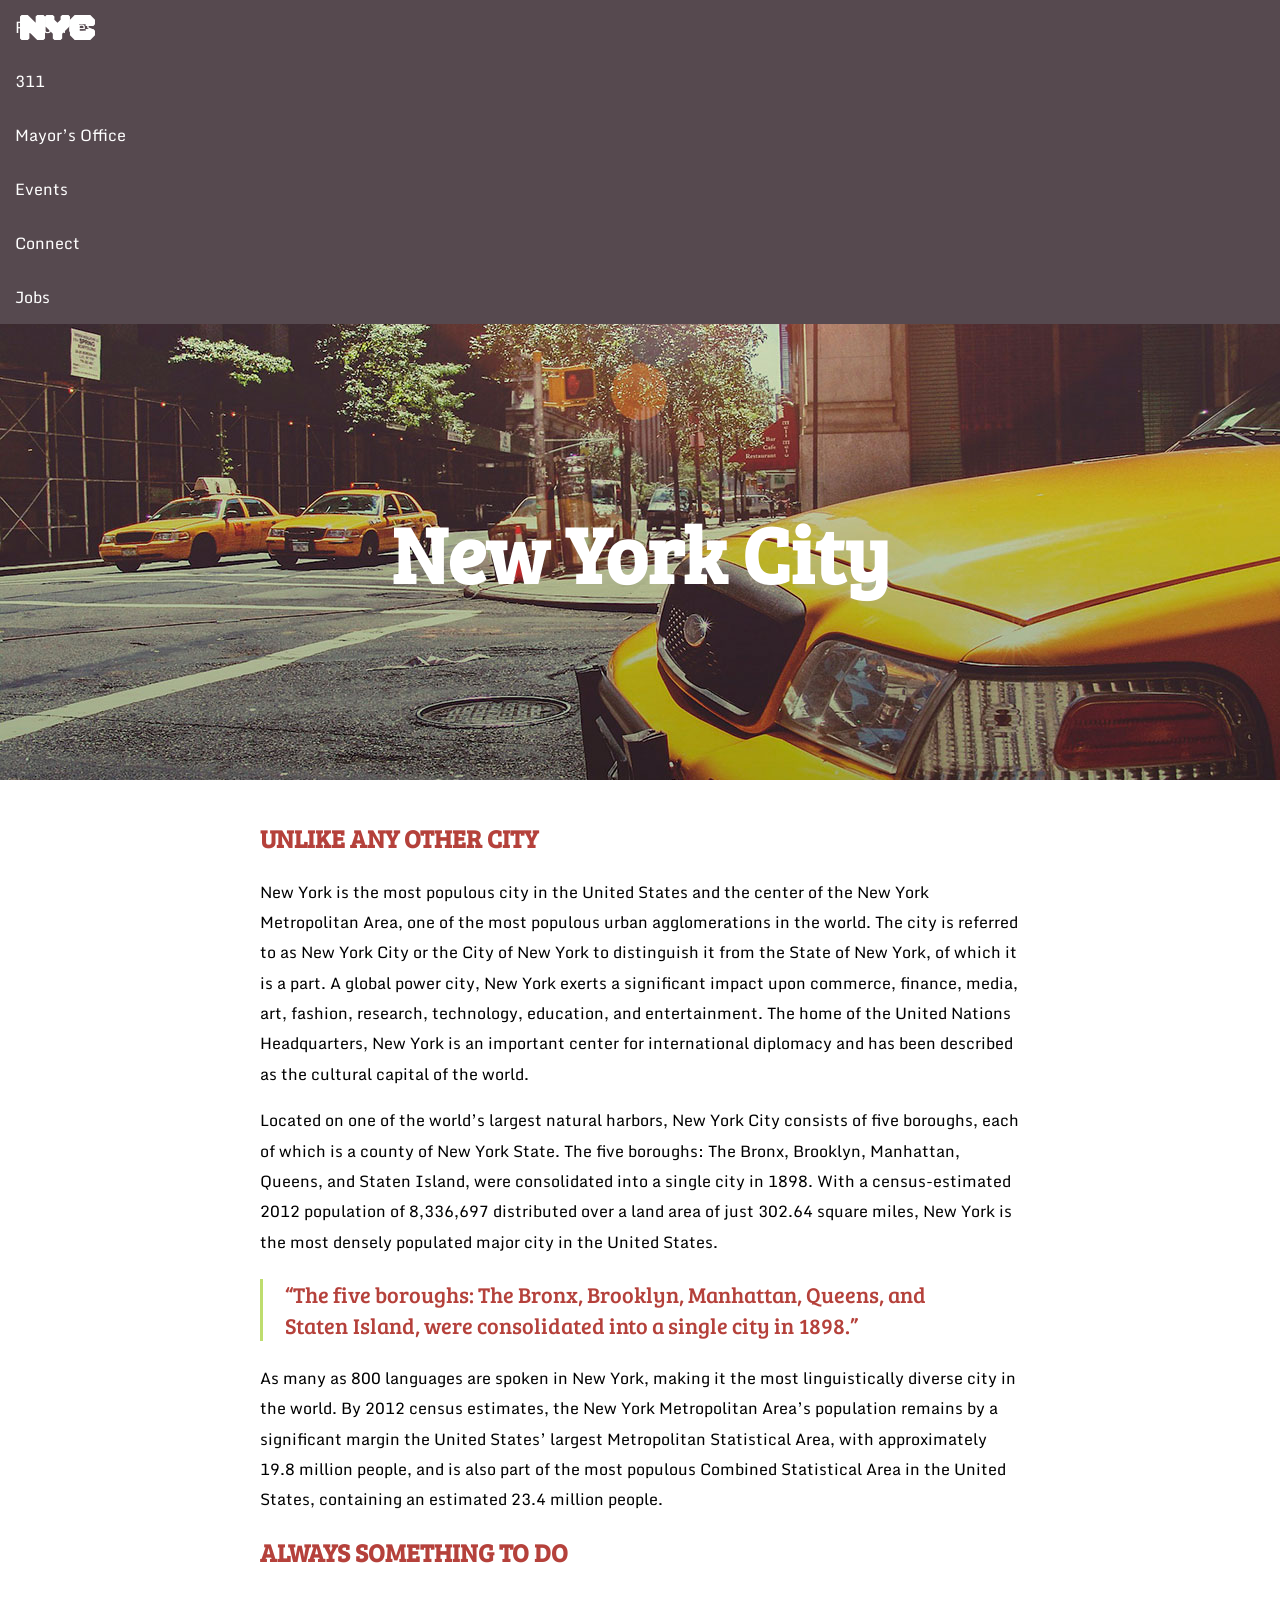
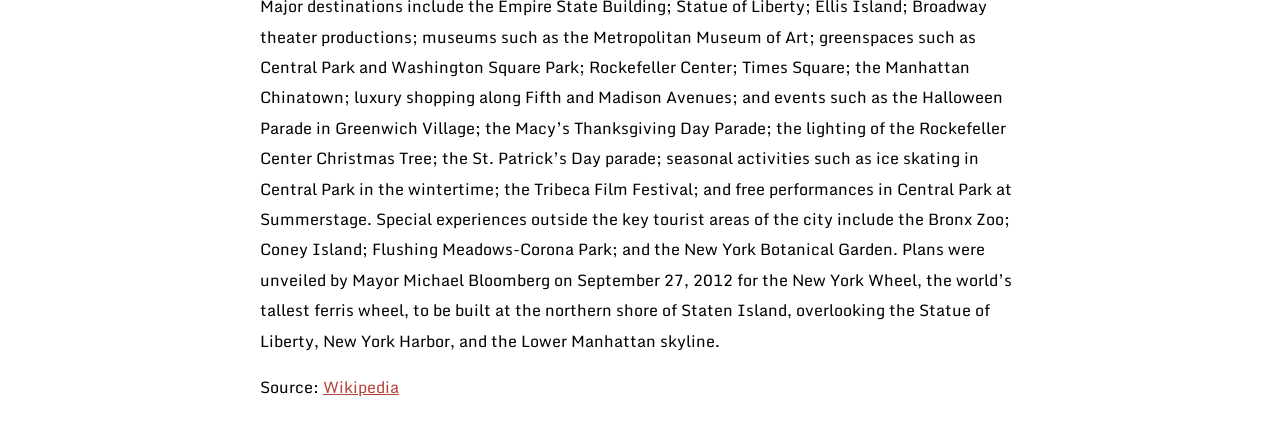
==== Off-Screen Nav/index.html @ e536c27d "init" ====
<!DOCTYPE html>
<html lang="en">
<head>
	<meta charset="UTF-8">
	<meta name="viewport" content="width=device-width, initial-scale=1.0">
	<title>New York City: A Global Power City</title>
	<link rel="preconnect" href="https://fonts.googleapis.com">
	<link rel="preconnect" href="https://fonts.gstatic.com" crossorigin>
	<link href="https://fonts.googleapis.com/css2?family=Bree+Serif&family=Monda:wght@400..700&display=auto" rel="stylesheet">
	<link rel="stylesheet" href="css/main.css">
</head>
<body>
	<img src="img/nyc-logo.svg" class="nyc-logo" alt="NYC Logo">
	<nav>
		<ul>
			<li><a href="#">Resources</a></li>
			<li><a href="#">311</a></li>
			<li><a href="#">Mayor’s Office</a></li>
			<li><a href="#">Events</a></li>
			<li><a href="#">Connect</a></li>
			<li><a href="#">Jobs</a></li>
		</ul>
	</nav>
	
	<h1>New York City</h1>
	
	<main>
		<h2>Unlike Any Other City</h2>
		
		<p>New York is the most populous city in the United States and the center of the New York Metropolitan Area, one of the most populous urban agglomerations in the world. The city is referred to as New York City or the City of New York to distinguish it from the State of New York, of which it is a part. A global power city, New York exerts a significant impact upon commerce, finance, media, art, fashion, research, technology, education, and entertainment. The home of the United Nations Headquarters, New York is an important center for international diplomacy and has been described as the cultural capital of the world.</p>
		
		<p>Located on one of the world’s largest natural harbors, New York City consists of five boroughs, each of which is a county of New York State. The five boroughs: The Bronx, Brooklyn, Manhattan, Queens, and Staten Island, were consolidated into a single city in 1898. With a census-estimated 2012 population of 8,336,697 distributed over a land area of just 302.64 square miles, New York is the most densely populated major city in the United States.</p>
		
		<p class="pull-quote">“The five boroughs: The Bronx, Brooklyn, Manhattan, Queens, and Staten Island, were consolidated into a single city in 1898.”</p>
		
		<p>As many as 800 languages are spoken in New York, making it the most linguistically diverse city in the world. By 2012 census estimates, the New York Metropolitan Area’s population remains by a significant margin the United States’ largest Metropolitan Statistical Area, with approximately 19.8 million people, and is also part of the most populous Combined Statistical Area in the United States, containing an estimated 23.4 million people.</p>
		
		
		<h2>Always Something to Do</h2>
		
		<p>Major destinations include the Empire State Building; Statue of Liberty; Ellis Island; Broadway theater productions; museums such as the Metropolitan Museum of Art; greenspaces such as Central Park and Washington Square Park; Rockefeller Center; Times Square; the Manhattan Chinatown; luxury shopping along Fifth and Madison Avenues; and events such as the Halloween Parade in Greenwich Village; the Macy’s Thanksgiving Day Parade; the lighting of the Rockefeller Center Christmas Tree; the St. Patrick’s Day parade; seasonal activities such as ice skating in Central Park in the wintertime; the Tribeca Film Festival; and free performances in Central Park at Summerstage. Special experiences outside the key tourist areas of the city include the Bronx Zoo; Coney Island; Flushing Meadows-Corona Park; and the New York Botanical Garden. Plans were unveiled by Mayor Michael Bloomberg on September 27, 2012 for the New York Wheel, the world’s tallest ferris wheel, to be built at the northern shore of Staten Island, overlooking the Statue of Liberty, New York Harbor, and the Lower Manhattan skyline.</p>

		<p>Source: <a href="http://en.wikipedia.org/wiki/New_York_City">Wikipedia</a></p>
	</main>
</body>
</html>
---- Off-Screen Nav/css/main.css ----
*, *::before, *::after {
	box-sizing: border-box;
}
html {
	-moz-text-size-adjust: 100%;
	-webkit-text-size-adjust: 100%;
	text-size-adjust: 100%;
}
body {
	font-family: "Monda", sans-serif;
	line-height: 1.5;
	margin: 0;
}
img, svg {
	max-width: 100%;
	vertical-align: bottom;
}
h1, h2 {
	font-family: "Bree Serif", serif;
}
h1 {
	font-size: 5rem;
	line-height: .9;
	color: #fff;
	background: #483a40 url(../img/cab.jpg) center / cover;
	text-align: center;
	margin: 0;
	padding: 15%;
}
h2 {
	color: #b5413b;
	font-size: 1.5625rem;
	line-height: 1.4;
	text-transform: uppercase;
}
p {
	line-height: 1.9;
}
a {
	color: #b5413b;
}
a:hover {
	color: #fc3a53;
}
main {
	max-width: 50em;
	padding: 20px;
	margin: auto;
}
nav {
	background-color: rgba(72,58,64, .92);
}
nav ul {
	list-style-type: none;
	padding: 0;
	margin: 0;
}
nav li a {
	display: block;
	padding: 15px;
	color: white;
	text-decoration: none;
}
nav li a:hover {
	background-color: rgba(0,0,0, .5);
}
.nyc-logo {
	width: 75px;
	position: absolute;
	top: 15px;
	left: 20px;
}
.pull-quote {
	font-family: "Bree Serif", serif;
	border-left: 3px solid #bedd6e;
	padding-left: 1em;
	color: #b5413b;
	font-size: 22px;
	line-height: 1.4;
	margin-top: 1em;
	margin-bottom: 1em;
}
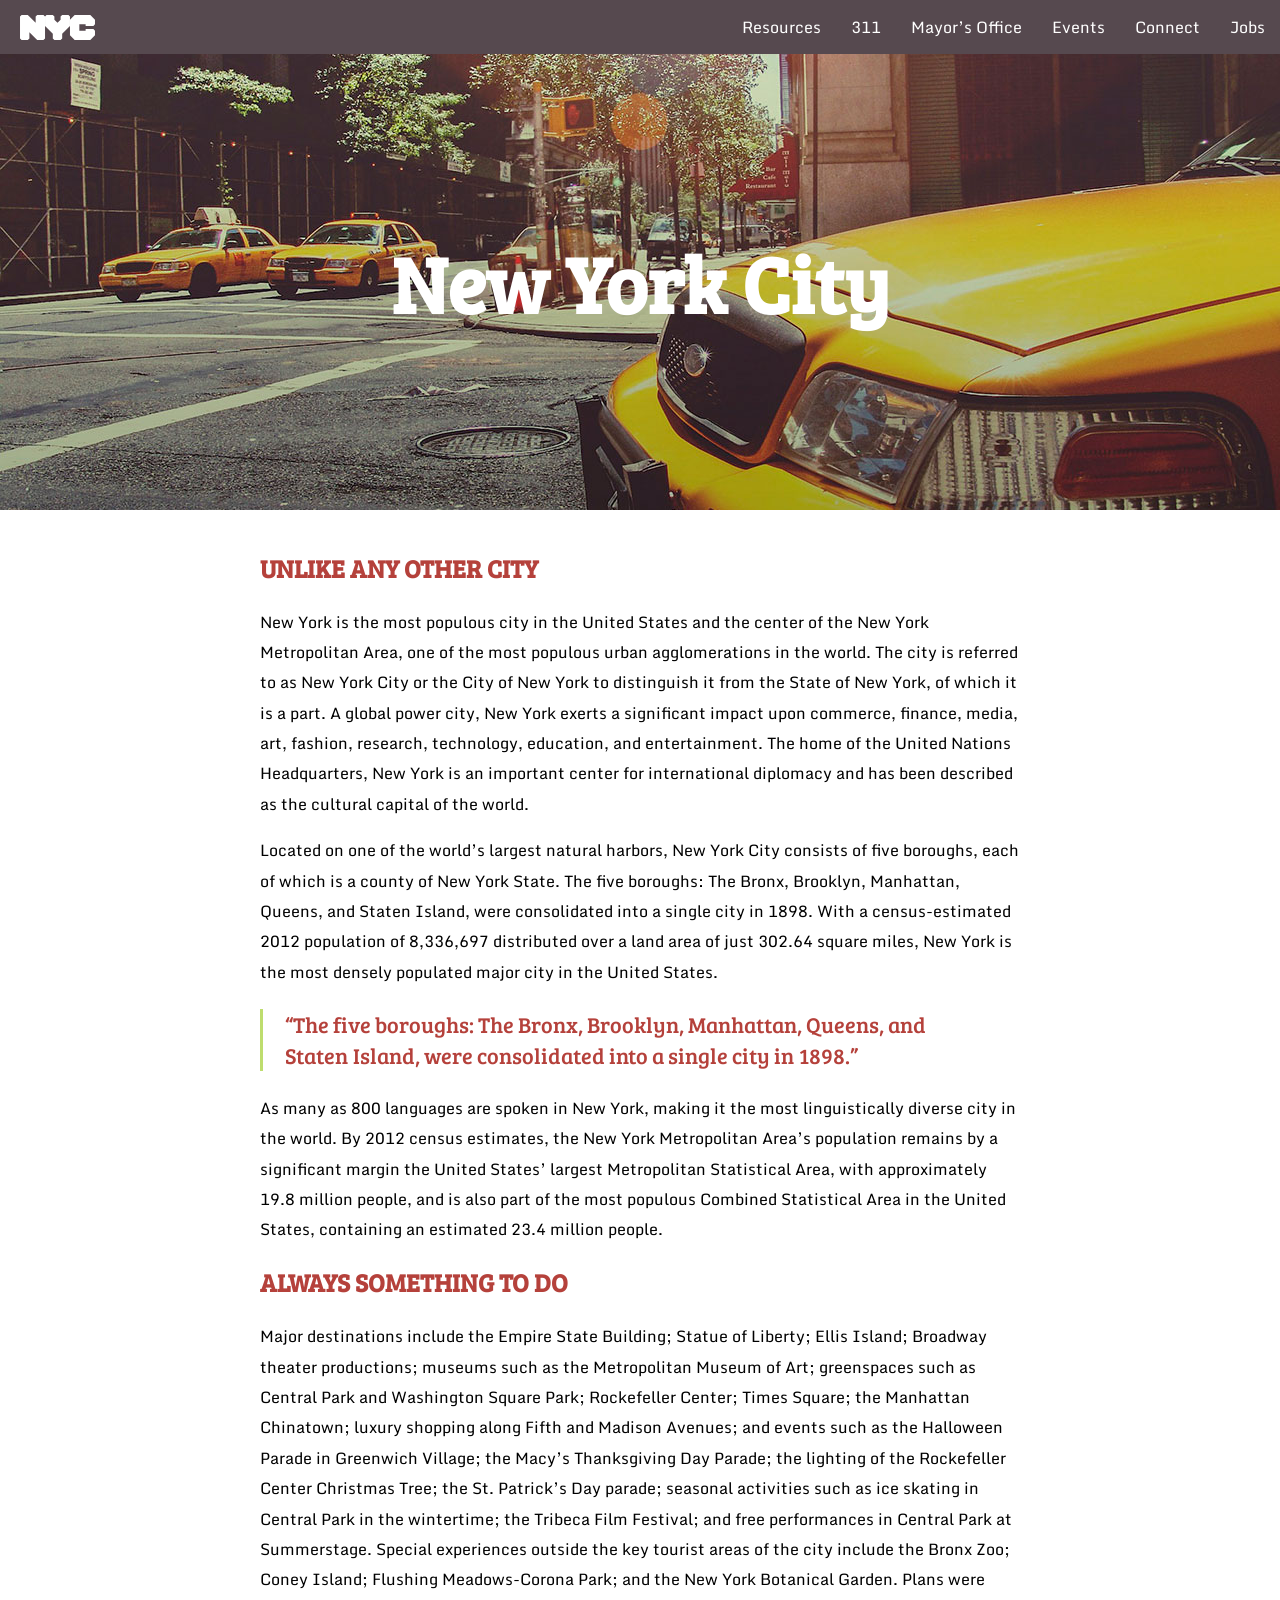
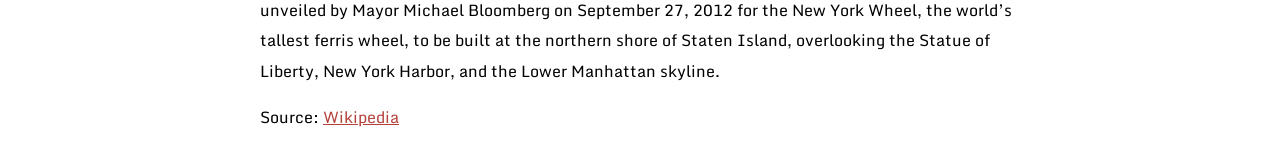
==== commit ad46bb10: "through 6A" ====
--- a/Off-Screen Nav/index.html
+++ b/Off-Screen Nav/index.html
@@ -11,6 +11,14 @@
 </head>
 <body>
 	<img src="img/nyc-logo.svg" class="nyc-logo" alt="NYC Logo">
+
+	<!-- HAMBURGER BUTTON CHECKBOX -->
+	<label for="nav-checkbox" id="hamburger-icon">
+		<img src="img/menu-icon.svg" alt="MENU">
+	</label>
+	<input type="checkbox" id="nav-checkbox">
+	<!-- HAMBURGER BUTTON CHECKBOX END -->
+
 	<nav>
 		<ul>
 			<li><a href="#">Resources</a></li>
--- a/Off-Screen Nav/css/main.css
+++ b/Off-Screen Nav/css/main.css
@@ -1,3 +1,52 @@
+/* NAVBAR STYLING */
+
+/* media query -- below 700px screen change to this style */
+@media (max-width: 700px) {
+	
+	nav {
+		position: fixed;
+		width: 12em;
+		height: 100%;
+		transform: translate(-12em);
+		transition: transform 0.25s;
+	}
+
+	#nav-checkbox:checked ~ nav {
+		transform: translate(0em);
+	}
+
+}
+
+/* media query -- above 701px change to this style */
+@media (min-width: 701px) {
+
+	nav ul {
+		display: flex;
+		justify-content: right;
+	}
+
+	#hamburger-icon {
+		display: none;
+	}
+
+}
+
+#nav-checkbox {
+	display: none;
+}
+
+#hamburger-icon {
+	position: fixed;
+	top: 0;
+	right: 0;
+	background: rgba(72,58,64, .92);
+	padding: 1em;
+	cursor: pointer;
+}
+
+
+/* PREVIOUS STYLING */
+
 *, *::before, *::after {
 	box-sizing: border-box;
 }
